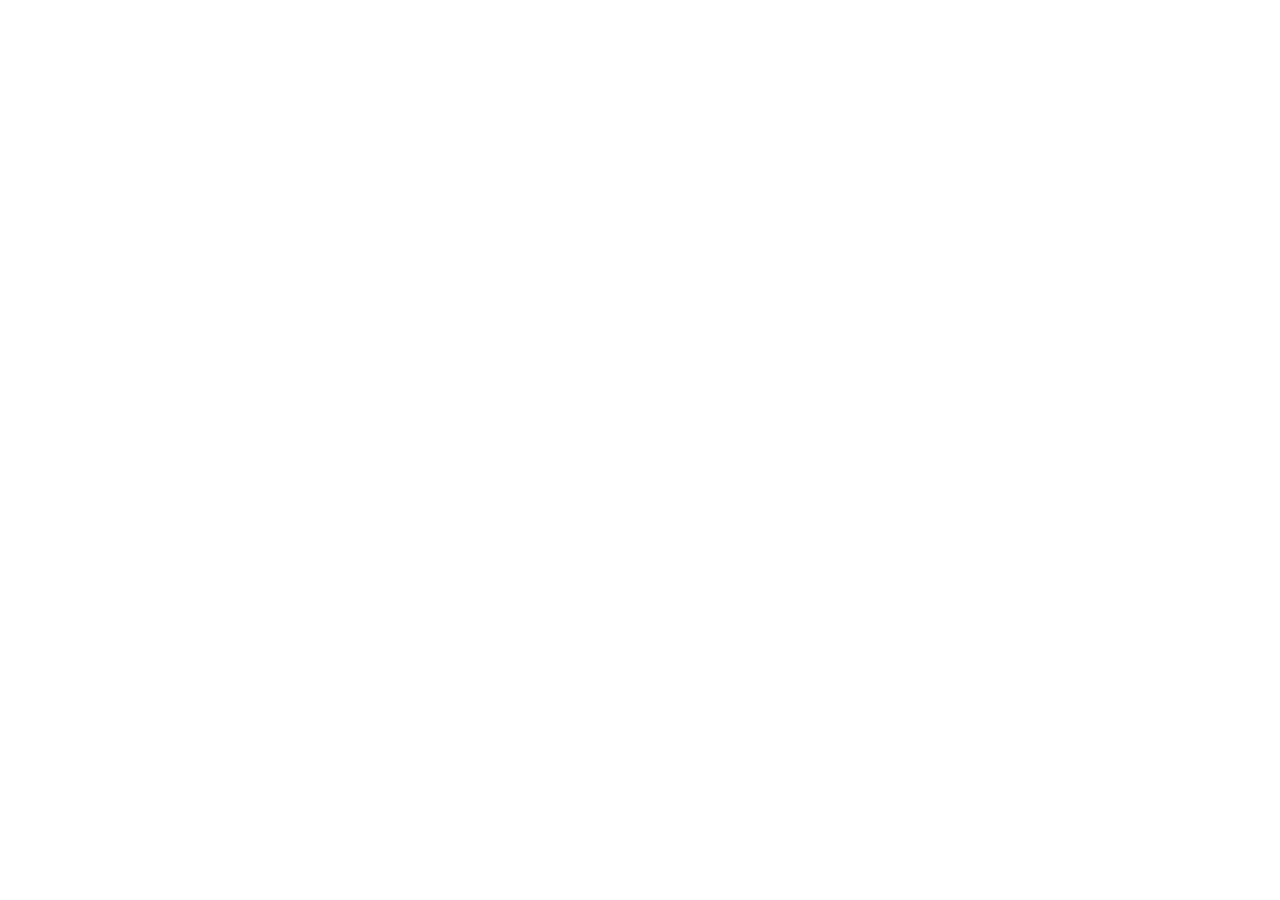
==== index.html @ db3337d7 "Ajouter les fichiers racine du site" ====
<!doctype html>
<html lang="fr"><head><meta charset="UTF-8"><meta name="viewport" content="width=device-width, initial-scale=1">
<meta name="robots" content="noindex, follow"><meta http-equiv="refresh" content="0;url=https://maeljallais.com/">
<title>Portfolio de Maël Jallais</title></head><body><p><a href="https://maeljallais.com/">Retour au portfolio</a></p></body></html>
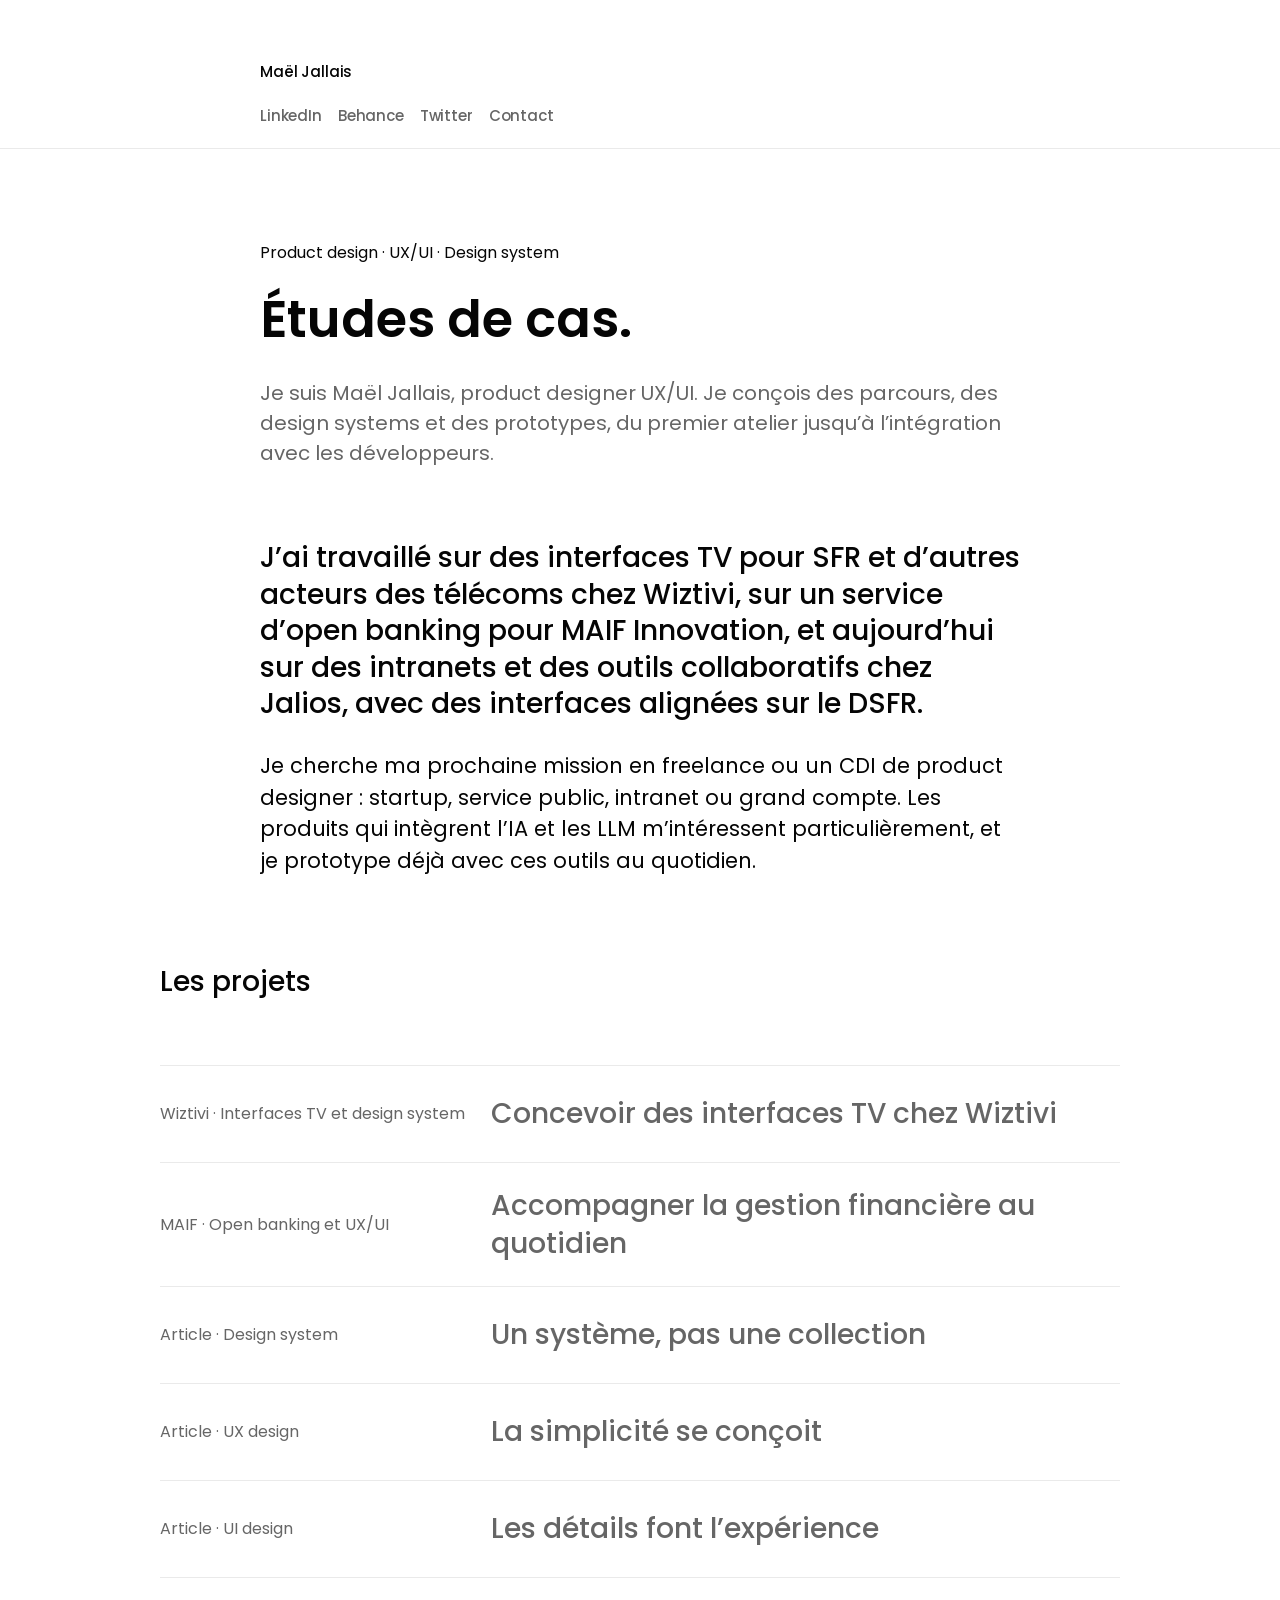
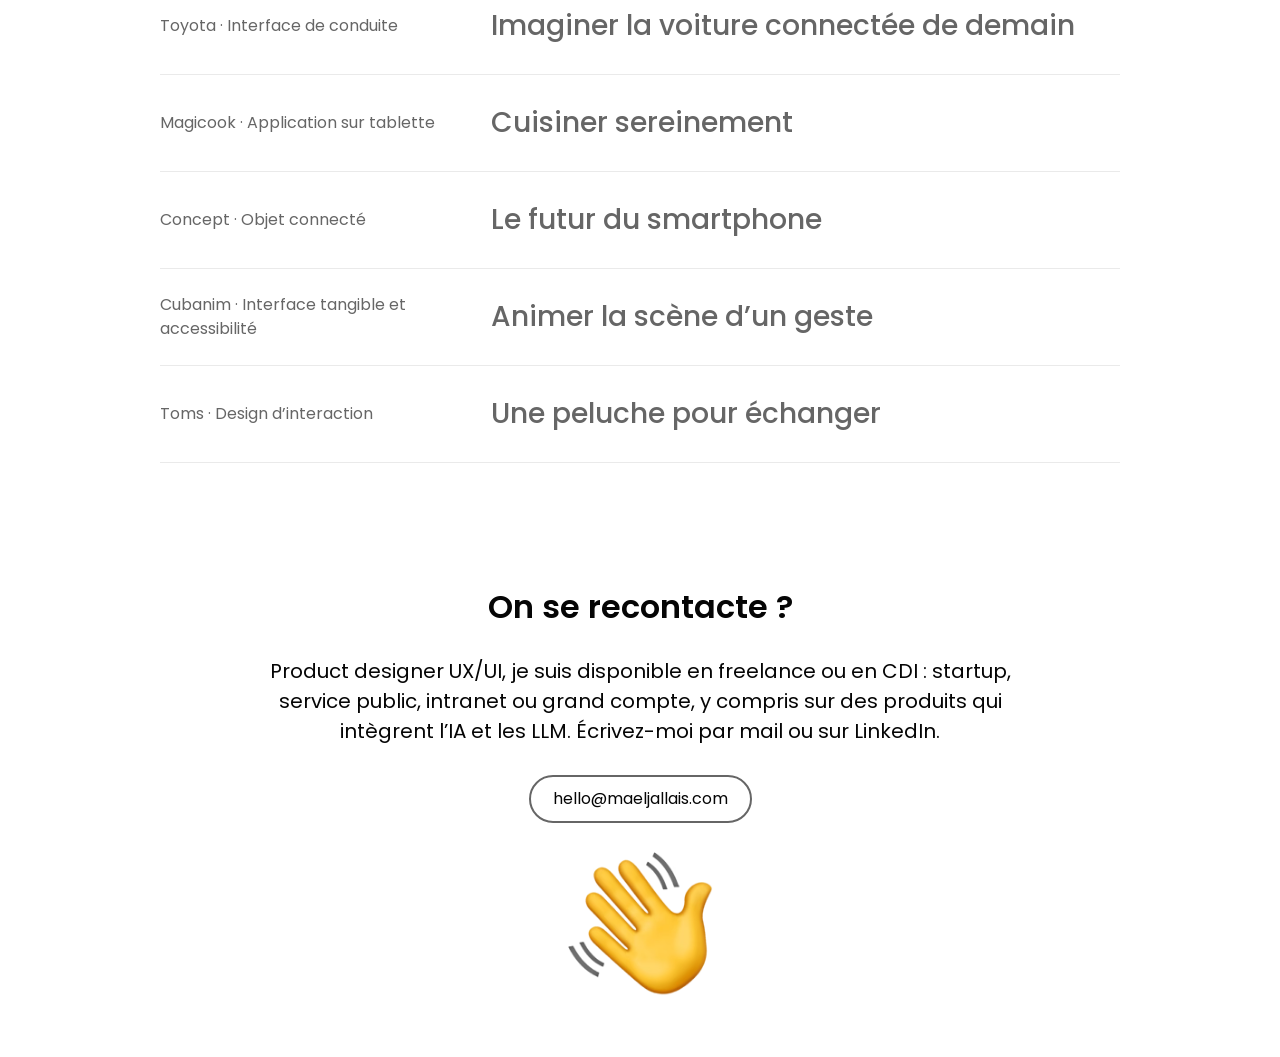
==== commit 62f966a2: "SEO : page d'accueil des projets, maillage interne et réécriture des articles - Page index.html inde" ====
--- a/index.html
+++ b/index.html
@@ -1,4 +1,182 @@
 <!doctype html>
-<html lang="fr"><head><meta charset="UTF-8"><meta name="viewport" content="width=device-width, initial-scale=1">
-<meta name="robots" content="noindex, follow"><meta http-equiv="refresh" content="0;url=https://maeljallais.com/">
-<title>Portfolio de Maël Jallais</title></head><body><p><a href="https://maeljallais.com/">Retour au portfolio</a></p></body></html>
+<html lang="fr">
+
+<head>
+  <meta charset="UTF-8">
+  <meta name="viewport" content="width=device-width, initial-scale=1">
+  <meta name="color-scheme" content="light dark">
+  <title>Maël Jallais, Product Designer UX/UI : études de cas</title>
+  <meta name="description" content="Études de cas de Maël Jallais, product designer UX/UI : design system, interfaces TV, open banking, intranets et prototypage avec l’IA. Disponible en freelance ou en CDI.">
+  <meta name="author" content="Maël Jallais">
+  <meta name="robots" content="index, follow, noimageindex, max-image-preview:none">
+  <link rel="canonical" href="https://projets.maeljallais.com/">
+
+  <meta property="og:type" content="website">
+  <meta property="og:locale" content="fr_FR">
+  <meta property="og:site_name" content="Maël Jallais">
+  <meta property="og:url" content="https://projets.maeljallais.com/">
+  <meta property="og:title" content="Maël Jallais, Product Designer UX/UI : études de cas">
+  <meta property="og:description" content="Études de cas de Maël Jallais, product designer UX/UI : design system, interfaces TV, open banking, intranets et prototypage avec l’IA. Disponible en freelance ou en CDI.">
+
+  <meta name="twitter:card" content="summary">
+  <meta name="twitter:title" content="Maël Jallais, Product Designer UX/UI : études de cas">
+  <meta name="twitter:description" content="Études de cas de Maël Jallais, product designer UX/UI : design system, interfaces TV, open banking, intranets et prototypage avec l’IA. Disponible en freelance ou en CDI.">
+  <script type="application/ld+json">{
+  "@context": "https://schema.org",
+  "@graph": [
+    {
+      "@type": "Person",
+      "@id": "https://maeljallais.com/#person",
+      "name": "Maël Jallais",
+      "url": "https://maeljallais.com",
+      "email": "mailto:hello@maeljallais.com",
+      "jobTitle": "Product Designer UX/UI",
+      "knowsAbout": [
+        "Product design",
+        "UX design",
+        "UI design",
+        "Design system",
+        "DSFR",
+        "Prototypage",
+        "Design d’interfaces IA et LLM",
+        "Intranet et outils collaboratifs",
+        "Interfaces TV"
+      ],
+      "sameAs": [
+        "https://www.linkedin.com/in/maeljallais/",
+        "https://www.behance.net/MaelJallais"
+      ]
+    },
+    {
+      "@type": "WebSite",
+      "@id": "https://projets.maeljallais.com/#website",
+      "url": "https://projets.maeljallais.com/",
+      "name": "Projets de Maël Jallais",
+      "inLanguage": "fr-FR",
+      "publisher": {
+        "@id": "https://maeljallais.com/#person"
+      }
+    },
+    {
+      "@type": "CollectionPage",
+      "@id": "https://projets.maeljallais.com/#webpage",
+      "url": "https://projets.maeljallais.com/",
+      "name": "Maël Jallais, Product Designer UX/UI : études de cas",
+      "description": "Études de cas de Maël Jallais, product designer UX/UI : design system, interfaces TV, open banking, intranets et prototypage avec l’IA. Disponible en freelance ou en CDI.",
+      "inLanguage": "fr-FR",
+      "isPartOf": {
+        "@id": "https://projets.maeljallais.com/#website"
+      },
+      "about": {
+        "@id": "https://maeljallais.com/#person"
+      },
+      "mainEntity": {
+        "@type": "ItemList",
+        "itemListElement": [
+          {
+            "@type": "ListItem",
+            "position": 1,
+            "url": "https://projets.maeljallais.com/articles/wiztivi/",
+            "name": "Concevoir des interfaces TV chez Wiztivi"
+          },
+          {
+            "@type": "ListItem",
+            "position": 2,
+            "url": "https://projets.maeljallais.com/articles/maif/",
+            "name": "Accompagner la gestion financière au quotidien"
+          },
+          {
+            "@type": "ListItem",
+            "position": 3,
+            "url": "https://projets.maeljallais.com/articles/wiztivi/design-systems/",
+            "name": "Un système, pas une collection"
+          },
+          {
+            "@type": "ListItem",
+            "position": 4,
+            "url": "https://projets.maeljallais.com/articles/wiztivi/simplicite/",
+            "name": "La simplicité se conçoit"
+          },
+          {
+            "@type": "ListItem",
+            "position": 5,
+            "url": "https://projets.maeljallais.com/articles/wiztivi/details/",
+            "name": "Les détails font l’expérience"
+          },
+          {
+            "@type": "ListItem",
+            "position": 6,
+            "url": "https://projets.maeljallais.com/articles/toyota/",
+            "name": "Imaginer la voiture connectée de demain"
+          },
+          {
+            "@type": "ListItem",
+            "position": 7,
+            "url": "https://projets.maeljallais.com/articles/magicook/",
+            "name": "Cuisiner sereinement"
+          },
+          {
+            "@type": "ListItem",
+            "position": 8,
+            "url": "https://projets.maeljallais.com/articles/apple-watch/",
+            "name": "Le futur du smartphone"
+          },
+          {
+            "@type": "ListItem",
+            "position": 9,
+            "url": "https://projets.maeljallais.com/articles/cubanim/",
+            "name": "Animer la scène d’un geste"
+          },
+          {
+            "@type": "ListItem",
+            "position": 10,
+            "url": "https://projets.maeljallais.com/articles/toms/",
+            "name": "Une peluche pour échanger"
+          }
+        ]
+      }
+    }
+  ]
+}</script>
+  <link rel="icon"
+    href="data:image/svg+xml,%3Csvg xmlns='http://www.w3.org/2000/svg' viewBox='0 0 64 64'%3E%3Crect width='64' height='64' rx='18' fill='%23eae6f5'/%3E%3Ctext x='12' y='45' font-size='42' font-family='Arial' fill='%235d487e'%3Em%3C/text%3E%3C/svg%3E">
+  <link rel="preconnect" href="https://fonts.googleapis.com">
+  <link rel="preconnect" href="https://fonts.gstatic.com" crossorigin>
+  <link rel="stylesheet" href="https://fonts.googleapis.com/css2?family=Poppins:wght@400;500;600&amp;display=swap">
+  <link rel="stylesheet" href="/articles/assets/css/articles.css?v=watch-wrap-20261114">
+  <script src="/articles/assets/js/articles.js?v=watch-scroll-20261114" defer></script>
+</head>
+
+<body class="reading-page" data-page-id="projets">
+  <a class="skip-link" href="#main">Aller aux projets</a>
+  <header class="reading-header">
+    <div class="portfolio-topbar">
+      <a class="portfolio-name" href="https://maeljallais.com/" aria-label="Maël Jallais, retour au portfolio">Maël Jallais</a>
+      <nav class="portfolio-links" aria-label="Réseaux et contact">
+        <a href="https://www.linkedin.com/in/ma%C3%ABljallais/" target="_blank" rel="noopener noreferrer">LinkedIn</a>
+        <a href="https://www.behance.net/MaelJallais" target="_blank" rel="noopener noreferrer">Behance</a>
+        <a href="https://twitter.com/maeljallais" target="_blank" rel="noopener noreferrer">Twitter</a>
+        <a href="mailto:hello@maeljallais.com">Contact</a>
+      </nav>
+    </div>
+  </header>
+  <main id="main" class="reader" tabindex="-1">
+    <article id="article">
+      <header class="article-header">
+        <p class="article-category">Product design · UX/UI · Design system</p>
+        <h1>Études de cas.</h1>
+        <p class="article-deck">Je suis Maël Jallais, product designer UX/UI. Je conçois des parcours, des design systems et des prototypes, du premier atelier jusqu’à l’intégration avec les développeurs.</p>
+      </header>
+      <div class="article-body"><div class="article-introduction"><p class="article-lead">J’ai travaillé sur des interfaces TV pour SFR et d’autres acteurs des télécoms chez Wiztivi, sur un service d’open banking pour MAIF Innovation, et aujourd’hui sur des intranets et des outils collaboratifs chez Jalios, avec des interfaces alignées sur le DSFR.</p><p>Je cherche ma prochaine mission en freelance ou un CDI de product designer : startup, service public, intranet ou grand compte. Les produits qui intègrent l’IA et les LLM m’intéressent particulièrement, et je prototype déjà avec ces outils au quotidien.</p></div></div>
+    </article>
+    <nav class="related-stories" aria-labelledby="projects-title"><h2 id="projects-title">Les projets</h2><ul><li><a class="related-story" href="/articles/wiztivi/"><span class="related-story-meta">Wiztivi · Interfaces TV et design system</span><h3>Concevoir des interfaces TV chez Wiztivi</h3></a></li><li><a class="related-story" href="/articles/maif/"><span class="related-story-meta">MAIF · Open banking et UX/UI</span><h3>Accompagner la gestion financière au quotidien</h3></a></li><li><a class="related-story" href="/articles/wiztivi/design-systems/"><span class="related-story-meta">Article · Design system</span><h3>Un système, pas une collection</h3></a></li><li><a class="related-story" href="/articles/wiztivi/simplicite/"><span class="related-story-meta">Article · UX design</span><h3>La simplicité se conçoit</h3></a></li><li><a class="related-story" href="/articles/wiztivi/details/"><span class="related-story-meta">Article · UI design</span><h3>Les détails font l’expérience</h3></a></li><li><a class="related-story" href="/articles/toyota/"><span class="related-story-meta">Toyota · Interface de conduite</span><h3>Imaginer la voiture connectée de demain</h3></a></li><li><a class="related-story" href="/articles/magicook/"><span class="related-story-meta">Magicook · Application sur tablette</span><h3>Cuisiner sereinement</h3></a></li><li><a class="related-story" href="/articles/apple-watch/"><span class="related-story-meta">Concept · Objet connecté</span><h3>Le futur du smartphone</h3></a></li><li><a class="related-story" href="/articles/cubanim/"><span class="related-story-meta">Cubanim · Interface tangible et accessibilité</span><h3>Animer la scène d’un geste</h3></a></li><li><a class="related-story" href="/articles/toms/"><span class="related-story-meta">Toms · Design d’interaction</span><h3>Une peluche pour échanger</h3></a></li></ul></nav>
+  </main>
+  <footer class="portfolio-footer" aria-labelledby="contact-title">
+    <h2 id="contact-title">On se recontacte ?</h2>
+    <p>Product designer UX/UI, je suis disponible en freelance ou en CDI : startup, service public, intranet ou grand compte, y compris sur des produits qui intègrent l’IA et les LLM. Écrivez-moi par mail ou sur LinkedIn.</p>
+    <a class="portfolio-contact" href="mailto:hello@maeljallais.com">hello@maeljallais.com</a>
+    <img src="/articles/assets/images/contact-illustration.avif" alt="" width="145" height="145" loading="lazy" decoding="async">
+  </footer>
+</body>
+
+</html>
--- a/articles/assets/css/articles.css
+++ b/articles/assets/css/articles.css
@@ -0,0 +1,362 @@
+:root{color-scheme:light;--bg:#fff;--surface:#fff;--soft:#f5f5f5;--hover:#efefef;--text:#050505;--muted:#666;--border:#eaeaea;--accent:#2e99e0;--accent-soft:#e8f6ff;--primary:#292929;--on-primary:#fff;--focus:#075b91;--radius:12px}
+@media(prefers-color-scheme:dark){:root{color-scheme:dark;--bg:#181818;--surface:#1c1c1c;--soft:#262626;--hover:#303030;--text:#eee;--muted:#a0a0a0;--border:#333;--accent:#2e99e0;--accent-soft:#1a374b;--primary:#e9e9e9;--on-primary:#222;--focus:#75c8ff}}
+*{box-sizing:border-box}
+html{scroll-behavior:smooth;scroll-padding-top:max(144px,calc(var(--reading-header-height,128px) + 16px))}
+body{margin:0;background:var(--bg);color:var(--text);font-family:Poppins,-apple-system,BlinkMacSystemFont,"Segoe UI",sans-serif;font-size:1rem;line-height:1.5;-webkit-font-smoothing:antialiased}
+button,input{font:inherit}
+button,a,input{-webkit-tap-highlight-color:transparent}
+button{color:inherit;cursor:pointer}
+button{border:0}
+a{color:inherit;text-decoration:none}
+button:focus-visible,a:focus-visible,input:focus-visible{outline:2px solid var(--focus);outline-offset:5px}
+button{transition:transform .15s ease-out,background-color .15s ease-out}
+button:active{transform:scale(.96)}
+svg{width:19px;height:19px;fill:none;stroke:currentColor;stroke-width:1.6;stroke-linecap:round;stroke-linejoin:round;flex-shrink:0}
+.svg-library{position:absolute;width:0;height:0;overflow:hidden}
+h1,h2,h3,p{margin:0}
+h1,h2,h3{font-weight:500}
+h1{font-size:34px;letter-spacing:-1.25px;line-height:1.25}
+h2{font-size:17px;letter-spacing:-.35px}
+h3{font-size:14px}
+p{color:var(--muted)}
+nav a{display:flex;align-items:center;gap:12px;min-height:43px;padding:10px 12px;color:var(--muted);border-radius:8px;font-size:13px}
+nav a:hover{background:var(--soft);color:var(--text)}
+nav a[aria-current]{background:var(--hover);color:var(--text);font-weight:500}
+main{width:100%;max-width:1020px;margin:0 auto;padding:30px 72px 24px}
+.icon-button{display:grid;place-items:center;width:34px;height:34px;border-radius:9px;background:transparent;color:var(--muted)}
+.icon-button:hover{background:var(--soft);color:var(--text)}
+section{margin-bottom:34px;scroll-margin-top:28px}
+.sr-only{position:absolute;width:1px;height:1px;padding:0;margin:-1px;overflow:hidden;clip:rect(0,0,0,0);white-space:nowrap;border:0}
+.skip-link{position:fixed;top:10px;left:10px;padding:12px;background:var(--surface);z-index:10;transform:translateY(-150%);border:1px solid var(--border);border-radius:8px}
+.skip-link:focus{transform:none}
+:root[data-motion="reduced"] *, :root[data-motion="reduced"] *::after{transition:none!important;animation:none!important}
+:root[data-motion="reduced"] button:hover,:root[data-motion="reduced"] button:active{transform:none}
+[hidden]{display:none!important}
+@media(prefers-reduced-motion:reduce){html{scroll-behavior:auto}*,*::before,*::after{transition:none!important;animation:none!important}button:hover,button:active{transform:none!important}}
+.reader{max-width:var(--page-max-width);padding:22px 40px 70px}.article-header{text-align:center;max-width:880px;margin:57px auto 52px}.article-category{font-size:12px;color:var(--text);margin-bottom:23px}.article-header h1{font-size:clamp(38px,5vw,66px);line-height:1.05;font-weight:500;letter-spacing:-2.9px;text-wrap:balance}.article-deck{font-size:19px;line-height:1.55;max-width:640px;margin:25px auto}.article-meta{display:flex;align-items:center;justify-content:center;flex-wrap:wrap;gap:10px;font-size:1rem;line-height:1.6;color:var(--muted)}.draft-label{background:var(--soft);padding:4px 7px;border-radius:var(--radius-sm);font-size:10px;margin-left:7px}.reader-cover{margin:0 0 65px;border-radius:var(--media-radius);position:relative;overflow:hidden;height:440px;padding:32px 42px}.cover-kicker{font-size:10px;text-transform:uppercase;letter-spacing:1.6px}.cover-word{display:block;white-space:pre-line;position:relative;z-index:1;font-size:80px;letter-spacing:-4px;line-height:1.05;margin-top:53px}.cover-shape{position:absolute;right:40px;bottom:-95px;font-size:460px;line-height:1;opacity:.23}.article-body{max-width:800px;margin:auto}.article-body p{font-size:18px;line-height:1.85;color:var(--text);margin:0 0 26px;overflow-wrap:break-word}.article-body .article-lead{font-size:22px;line-height:1.65;letter-spacing:-.2px;margin-bottom:46px}.article-body h2{font-size:27px;line-height:1.3;letter-spacing:-.6px;margin:46px 0 20px;text-wrap:balance}.article-body blockquote{font-size:29px;line-height:1.45;letter-spacing:-.7px;margin:45px 0;padding:7px 0 7px 25px;border-left:2px solid var(--accent);color:var(--accent-ink)}.next-story{display:block;width:100%;max-width:800px;margin-inline:auto;position:relative;border:1px solid var(--border);border-radius:12px;margin-top:70px;padding:28px 72px 28px 24px;transition:background-color .16s ease-out,border-color .16s ease-out}.next-story>span{font-size:10px;letter-spacing:1px;color:var(--muted)}.next-story h2{font-size:30px;margin-top:15px}.next-story>svg{position:absolute;right:24px;top:50%;transform:translateY(-50%);width:25px;height:25px}.next-story :is(h2,svg){transition:color .16s ease-out}.next-story:is(:hover,:focus-visible){background:var(--accent-soft);border-color:var(--accent)}.next-story:is(:hover,:focus-visible) :is(h2,svg){color:var(--accent-ink)}
+:root{--page-max-width:1000px;--reading-media-width:min(calc(var(--page-max-width) - 80px),calc(100vw - 80px));--display-font:Poppins,sans-serif;--display-weight:500;--display-tracking:0;--muted:#666}
+@media(prefers-color-scheme:dark){:root{--muted:#a0a0a0}}
+/* Typography, palette and geometry measured on maeljallais.com (Framer). */
+:root{--brand-blue:#2e99e0;--accent:var(--brand-blue);--accent-ink:color-mix(in srgb,var(--accent) 55%,#000);--accent-soft:color-mix(in srgb,var(--accent) 10%,var(--surface));--on-accent:#151515;--focus:var(--accent-ink)}
+@media(prefers-color-scheme:dark){:root{--accent-ink:color-mix(in srgb,var(--accent) 70%,#fff);--accent-soft:color-mix(in srgb,var(--accent) 18%,var(--surface));--focus:var(--accent-ink)}}
+/* Related reading stays usable without JavaScript and follows the text column. */
+.related-stories{max-width:800px;margin:88px auto 0}
+.related-stories>h2{font-family:var(--display-font);font-weight:var(--display-weight);font-size:28px;line-height:1.3;letter-spacing:var(--display-tracking);margin-bottom:64px}
+.related-stories>ul{list-style:none;margin:0;padding:0;border-bottom:1px solid var(--border)}
+.related-stories li{border-top:1px solid var(--border)}
+.related-story{display:grid;grid-template-columns:minmax(0,1fr) minmax(0,2fr);align-items:center;gap:24px;padding:24px 16px 24px 0;min-height:96px;transition:background-color .16s ease-out,color .16s ease-out,padding .16s ease-out}
+.related-story-meta{font-size:16px;line-height:1.5;color:var(--muted);overflow-wrap:anywhere}
+.related-story h3{font-family:var(--display-font);font-weight:var(--display-weight);font-size:28px;line-height:1.35;letter-spacing:var(--display-tracking);overflow-wrap:anywhere}
+.related-story:is(:hover,:focus-visible){background:var(--soft);padding-inline:16px 0}
+.related-story:is(:hover,:focus-visible) h3{color:var(--accent-ink);text-decoration:underline;text-decoration-thickness:1px;text-underline-offset:5px}
+.related-story:focus-visible{outline-offset:4px}
+@media(max-width:600px){
+  .related-stories{margin-top:64px}
+  .related-stories>h2{font-size:24px;margin-bottom:32px}
+  .related-story{grid-template-columns:minmax(0,1fr);gap:8px;padding:22px 16px 22px 0;min-height:0}
+  .related-story-meta{font-size:14px}
+  .related-story h3{font-size:24px}
+}
+/* Project previews: one sliding pill follows the selected tab. */
+.project-showcase{margin:0 auto 64px;max-width:100%;min-width:0}
+.project-showcase-tabs{position:relative;display:flex;align-items:center;gap:4px;width:max-content;max-width:100%;margin:0 auto;padding:4px;border:1px solid var(--border);border-radius:999px;overflow-x:auto;overscroll-behavior-x:contain;scrollbar-width:thin}
+.project-showcase-tabs [role="tab"]{position:relative;z-index:1;flex:0 0 auto;min-height:44px;padding:10px 18px;border-radius:999px;background:transparent;color:var(--muted);font-size:1rem;font-weight:500;line-height:1.3;white-space:nowrap;transition:background-color .15s ease-out,color .15s ease-out}
+.project-showcase-tabs [role="tab"]:hover{background:var(--soft);color:var(--text)}
+.project-showcase-tabs [role="tab"][aria-selected="true"]{background:var(--hover);color:var(--text)}
+.project-showcase-tabs.has-active-tab::after{content:'';position:absolute;top:var(--tab-top);left:0;width:var(--tab-width);height:var(--tab-height);transform:translateX(var(--tab-left));border-radius:999px;background:var(--hover);pointer-events:none}
+.project-showcase-tabs.has-active-tab [role="tab"][aria-selected="true"]{background:transparent}
+@media(prefers-reduced-motion:no-preference){.project-showcase-tabs.has-active-tab::after{transition:transform .2s cubic-bezier(.2,0,0,1),width .2s cubic-bezier(.2,0,0,1)}}
+@media(forced-colors:active){.project-showcase-tabs.has-active-tab::after{display:none}.project-showcase-tabs [role="tab"][aria-selected="true"]{outline:2px solid Highlight;outline-offset:-2px}}
+.project-showcase-tabs [role="tab"]:active{transform:none}
+.project-showcase-tabs [role="tab"]:focus-visible{outline:2px solid var(--focus);outline-offset:-2px}
+.project-showcase-panel{margin-top:32px}
+.project-showcase-tabs:has(> [role="tab"]:only-child){display:none}
+.project-showcase-tabs:has(> [role="tab"]:only-child) + .project-showcase-panel{margin-top:0}
+.project-showcase-title{margin:16px 0 0;text-align:center;font-size:16px;font-weight:500;line-height:1.5;letter-spacing:0}
+.project-showcase-media{display:grid;place-items:center;aspect-ratio:16/9;overflow:hidden;border:1px solid var(--border);border-radius:var(--media-radius);background:var(--soft)}
+.project-showcase-placeholder{padding:24px;text-align:center}
+.project-showcase-placeholder p{margin:0;font-size:18px;font-weight:500;color:var(--text);line-height:1.5}
+.project-showcase-placeholder p+p{margin-top:8px;font-size:13px;font-weight:400;color:var(--muted)}
+.project-showcase-media :is(img,video){display:block;width:100%;height:100%;object-fit:contain}
+.project-showcase-panel:focus-visible{outline:2px solid var(--focus);outline-offset:6px;border-radius:var(--radius)}
+@media(max-width:600px){.project-showcase{margin-bottom:40px}.project-showcase-tabs{border-radius:28px}.project-showcase-tabs [role="tab"]{padding-inline:14px}.project-showcase-panel{margin-top:24px}.project-showcase-placeholder{padding:16px}}
+.reading-breadcrumb{display:flex;flex-wrap:wrap;align-items:baseline;gap:8px;font-size:12px;line-height:1.6;color:var(--muted);margin-bottom:12px}
+.reading-breadcrumb a{padding:0;min-height:0}
+.case-study-figure{margin:36px 0}
+.case-study-figure img{display:block;width:100%;height:auto;object-fit:contain;border-radius:var(--media-radius)}
+.case-study-figure figcaption{margin-top:12px;font-size:14px;line-height:1.6;color:var(--muted)}
+/* Shared Markdown project template. */
+.project-initial{display:grid;place-items:center;background:var(--accent-soft);color:var(--accent-ink);font-size:20px;font-weight:600}
+.project-showcase-description{max-width:65ch;margin:16px auto 0;text-align:center;font-size:14px;line-height:1.7}
+.project-showcase-media{min-height:0}
+.project-showcase-media :is(img,video){min-height:0}
+.article-body ul{margin:16px 0 28px;padding-inline-start:24px;font-size:1.125rem;line-height:1.8}
+.article-body li{overflow-wrap:anywhere}
+.article-body li+li{margin-top:12px}
+.article-body a{text-decoration:underline;text-underline-offset:3px;color:var(--accent-ink)}
+.article-body h3{font-size:21px;line-height:1.4;margin:28px 0 16px}
+.article-body .project-content-placeholder{font-size:15px;color:var(--muted);padding:16px;border-inline-start:2px solid var(--border);background:var(--soft);border-radius:0 8px 8px 0}
+.project-inline-media{margin:24px 0}
+.project-inline-media :is(img,video){display:block;width:100%;height:auto;border-radius:var(--media-radius)}
+.project-retry{font-size:14px;min-height:44px}
+
+.project-static-figure{margin:0 0 32px}
+.project-static-figure h2{font-size:18px;margin:16px 0 0}
+.project-static-figure figcaption{margin:16px 0;color:var(--muted);line-height:1.7}
+.project-static-showcase{margin-bottom:48px}
+
+/* Large media rail with the same header controls as the homepage. */
+.article-carousel{width:var(--reading-media-width);margin:56px calc((100% - var(--reading-media-width))/2)}
+.article-carousel-heading{display:flex;align-items:center;justify-content:space-between;gap:16px;margin-bottom:20px}
+.article-body .article-carousel-heading h2{min-width:0;margin:0}
+.article-carousel-track{position:relative;display:grid;grid-auto-flow:column;grid-auto-columns:min(680px,72%);gap:24px;overflow-x:auto;overscroll-behavior-x:contain;scrollbar-width:none;padding-block:4px 12px}
+.article-carousel-track::-webkit-scrollbar{display:none}
+.article-carousel-track:has(>.article-carousel-slide:only-child){grid-auto-columns:100%}
+.article-carousel-track:focus-visible{outline:2px solid var(--focus);outline-offset:6px;border-radius:var(--radius-sm)}
+.article-carousel-slide{margin:0;min-width:0}
+.article-carousel-media{aspect-ratio:6/5;position:relative;display:grid;place-items:center;overflow:hidden;border:1px solid var(--border);border-radius:var(--media-radius);background:var(--soft)}
+.article-carousel-media :is(img,video){position:absolute;inset:0;width:100%;height:100%;display:block;object-fit:contain}
+.article-carousel-slide figcaption{padding:24px 16px 0;line-height:1.5}
+.article-body .article-carousel-slide h3{display:inline;font-size:18px;line-height:1.5;font-weight:600;letter-spacing:0;margin:0}
+.article-body .article-carousel-slide figcaption p{display:inline;font-size:18px;line-height:1.5;color:var(--muted);margin:0}
+.article-carousel-slide figcaption :is(h3,p)::after{content:' '}
+.article-body .article-carousel-media .project-showcase-placeholder p{font-size:18px;line-height:1.5;margin:0;color:var(--text)}
+.article-body .article-carousel-media .project-showcase-placeholder p+p{font-size:14px;color:var(--muted);margin-top:8px}
+.article-carousel-controls[hidden]{display:none}
+@media(max-width:780px){
+  .article-carousel{width:100%;margin:40px 0}
+  .article-carousel-track{grid-auto-columns:86%;gap:16px}
+  .article-carousel-slide figcaption{padding:16px 4px 0}
+  .article-body .article-carousel-slide :is(h3,figcaption p){font-size:16px}
+}
+
+/* Keep project stages at 16:9 regardless of the source image's intrinsic height. */
+.project-showcase-media,.article-carousel-media{position:relative;grid-template-columns:minmax(0,1fr);grid-template-rows:minmax(0,1fr)}
+:is(.project-showcase-media,.article-carousel-media)>:is(img,video){position:absolute;inset:0;max-width:none;max-height:none}
+
+/* Reusable Markdown cards: editorial copy above an uncropped medium. */
+.article-progress{margin:20px 0;color:var(--card-ink,var(--text))}
+.article-progress-title{font-size:16px;font-weight:600;line-height:1.4}
+.article-progress-meta{display:flex;justify-content:space-between;gap:16px;margin:5px 0 10px;color:var(--card-muted,var(--muted));font-size:14px;line-height:1.4}
+.article-progress progress{display:block;width:100%;height:10px;border:0;border-radius:999px;overflow:hidden;appearance:none;background:var(--border);color:var(--card-ink,var(--text))}
+.article-progress progress::-webkit-progress-bar{background:var(--border);border-radius:999px}
+.article-progress progress::-webkit-progress-value{background:var(--card-ink,var(--text))}
+.article-progress progress::-moz-progress-bar{background:var(--card-ink,var(--text))}
+.article-cards{display:grid;grid-template-columns:repeat(2,minmax(0,1fr));gap:16px;margin:28px 0 46px}
+.article-card{--card-ink:var(--text);--card-muted:var(--muted);--card-accent:var(--text);--card-bg:var(--surface);--card-border:var(--border);position:relative;isolation:isolate;display:flex;flex-direction:column;min-width:0;min-height:480px;padding:32px;border:1px solid var(--card-border);border-radius:var(--radius);background:var(--card-bg);color:var(--card-ink)}
+.article-card--dark{--card-ink:#fff;--card-muted:#ddd;--card-accent:#5ac8ff;--card-bg:#080808;--card-border:#080808;--focus:#fff}
+.article-card--warm{--card-ink:#40351a;--card-muted:#655535;--card-accent:#40351a;--card-bg:#fff0cb;--card-border:#fff0cb;--focus:#40351a}
+.article-card .article-card-kicker{font-size:14px;font-weight:500;line-height:1.5;color:var(--card-accent);margin:0 0 14px}
+.article-card h3{font-family:var(--display-font);font-size:1.5625rem;line-height:1.2;font-weight:var(--display-weight);letter-spacing:var(--display-tracking);margin:0 0 18px;color:var(--card-ink);overflow-wrap:anywhere}
+.article-card p{font-size:15px;line-height:1.65;margin:0 0 16px;color:var(--card-muted);overflow-wrap:anywhere}
+.article-card-media{margin-top:auto;padding-top:20px;min-width:0}
+.article-card-media>img,.article-card-media>video{display:block;width:100%;height:auto;aspect-ratio:16/9;object-fit:contain;border-radius:var(--media-radius)}
+.article-card .article-card-link{display:flex;align-items:center;justify-content:center;align-self:center;max-width:100%;min-height:40px;margin-top:24px;padding:8px 16px;border:1px solid currentColor;border-radius:var(--radius-sm);color:var(--card-ink);font-size:14px;text-decoration:none;text-align:center;overflow-wrap:anywhere}
+.article-card-link:hover{text-decoration:underline;text-underline-offset:3px}
+@media(max-width:600px){.article-cards{grid-template-columns:minmax(0,1fr)}.article-card{min-height:400px;padding:24px}.article-card h3{font-size:1.5625rem}}
+
+/* Opt-in full-card image, with readable copy and the same optional centered CTA. */
+.article-card--image-full{--card-ink:#fff;--card-muted:#f5f5f5;--card-accent:#fff;--focus:#fff;overflow:hidden}
+.article-card--image-full .article-card-copy,.article-card--image-full .article-card-link{position:relative;z-index:1}
+.article-card--image-full .article-card-copy{margin-bottom:24px}
+.article-card--image-full .article-card-media{position:absolute;inset:0;z-index:0;margin:0;padding:0;pointer-events:none}
+.article-card--image-full .article-card-media>img{position:absolute;inset:0;width:100%;height:100%;aspect-ratio:auto;object-fit:cover;border-radius:0}
+.article-card--image-full .article-card-media::after{content:"";position:absolute;inset:0;background:linear-gradient(180deg,#000c,#000a 60%,#000c)}
+.article-card--image-full .article-card-link{margin-top:auto}
+.article-header h1,.article-body h2,.cover-word,.next-story h2{font-family:var(--display-font);font-weight:var(--display-weight);letter-spacing:var(--display-tracking);font-optical-sizing:auto;overflow-wrap:break-word}
+/* Image frames use the 40 px radius measured on the Framer portfolio. */
+:root{--media-radius:40px;--radius-sm:8px;--radius-xs:4px}
+.simplicity-art{background:#eee9f4;color:#66527d}.details-art{background:#e6edef;color:#375865}.systems-art{background:#efece5;color:#796545}
+.rail-controls{display:flex;gap:6px;flex-shrink:0}.rail-controls .icon-button{border:0;border-radius:50%;width:44px;height:44px;background:var(--hover);color:var(--text)}.rail-controls .icon-button:hover:not(:disabled){background:var(--border)}.rail-prev svg{transform:rotate(180deg)}.rail-controls button:disabled{opacity:.3;cursor:default;transform:none}
+summary:focus-visible,[tabindex]:focus-visible{outline:2px solid var(--focus);outline-offset:4px}
+@media(max-width:600px){.article-header h1{letter-spacing:-.035em}.cover-word{font-size:48px;letter-spacing:-2px}.cover-shape{font-size:240px;right:-35px;bottom:-40px}}
+@media(forced-colors:active){:focus-visible{outline:2px solid Highlight!important}}
+
+/* Framer-width article layout with a narrower column for long-form reading. */
+.reading-page{container-type:inline-size;--article-gutter:40px;--article-max-width:1040px;--reading-text-width:760px;--reading-media-width:min(1440px,calc(100cqw - 2*var(--article-gutter)));--article-section-space:clamp(64px,6vw,88px);--media-caption-gap:28px}
+.reading-page .reader{width:100%;max-width:var(--article-max-width);margin-inline:auto;padding:28px 40px 64px}
+.reading-page .article-header{max-width:var(--reading-text-width);margin:64px auto 72px;text-align:left}
+.reading-page .article-category{font-size:1rem;margin-bottom:24px}
+.reading-page .article-header h1{font-family:var(--display-font);font-size:clamp(2.25rem,4vw,3.25rem);font-weight:600;line-height:1.2;letter-spacing:0;margin:0;max-width:760px;overflow-wrap:anywhere}
+.reading-page .article-deck{max-width:760px;margin:28px 0 24px;font-size:1.25rem;line-height:1.5}
+.reading-page .article-meta{justify-content:flex-start;gap:12px}
+.reading-page .reading-breadcrumb{font-size:12px;margin:0}
+.reading-page .reader-cover{width:100%;min-width:0;height:auto;aspect-ratio:16/9;margin-bottom:88px;padding:48px}
+.reading-page .project-showcase{margin-bottom:88px}
+.reading-page .project-showcase-panel{margin-top:32px}
+.reading-page .project-showcase-title{margin-top:20px;font-size:15px}
+.reading-page .project-showcase-description{max-width:68ch;font-size:15px}
+.reading-page .project-static-showcase{--cover-extra-height:20px;width:var(--reading-media-width);margin:0 calc((100% - var(--reading-media-width))/2) 88px}
+.reading-page[data-page-id="toyota"] .project-static-showcase{--reading-media-width:min(1200px,calc(100cqw - 2*var(--article-gutter)))}
+.reading-page .project-static-figure h2{max-width:var(--reading-text-width);margin:var(--media-caption-gap) auto 0;font-size:1.125rem;line-height:1.5;font-weight:600;overflow-wrap:anywhere}
+.reading-page .project-static-figure figcaption{max-width:var(--reading-text-width);margin:8px auto 0;font-size:1.125rem;line-height:1.5;overflow-wrap:anywhere}
+.reading-page .case-study-figure figcaption{margin:var(--media-caption-gap) 15px 0;font-size:1.125rem;line-height:1.5}
+.reading-page .project-static-more summary{width:fit-content;min-height:44px;margin:24px auto;padding:10px 16px;cursor:pointer;text-decoration:underline;text-underline-offset:4px}
+.reading-page .article-body{max-width:none;margin:0}
+.reading-page .article-introduction{max-width:var(--reading-text-width);margin:0 auto 88px}
+.reading-page .article-body p{font-size:1.3125rem;line-height:1.5;margin-bottom:28px}
+.reading-page .article-body .article-lead{font-size:1.75rem;font-weight:500;line-height:1.3;letter-spacing:0;margin-bottom:28px}
+.reading-page .article-section{display:grid;grid-template-columns:minmax(0,1fr);gap:24px;margin-block:var(--article-section-space);align-items:start}
+.reading-page .article-section-heading,.reading-page .article-section-content{min-width:0}
+.reading-page .article-section-heading,.reading-page .article-section-content{width:100%;max-width:var(--reading-text-width);margin-inline:auto}
+.reading-page .article-body h2{font-size:2rem;font-weight:600;line-height:1.25;letter-spacing:0;overflow-wrap:anywhere}
+.reading-page .article-section-heading h2{margin:0}
+.reading-page .article-section-content>:first-child{margin-top:0}
+.reading-page .article-section-content>:last-child,.reading-page .article-introduction>:last-child{margin-bottom:0}
+.reading-page .article-section--wide{grid-template-columns:minmax(0,1fr)}
+.reading-page .article-section--wide .article-section-content{max-width:none}
+.reading-page .article-section--wide .article-cards{margin:0;gap:24px}
+.reading-page .article-body .article-card p{font-size:1.125rem;line-height:1.75;margin-bottom:16px}
+.reading-page .article-body .article-card .article-card-kicker{font-size:1rem;line-height:1.5;margin-bottom:14px}
+.reading-page .article-card-copy>:last-child{margin-bottom:0}
+@media(prefers-color-scheme:dark){:root .reading-page[data-page-id="maif"] .article-card--neutral{--card-muted:#c4c4c4}}
+.reading-page .article-body blockquote{font-size:clamp(24px,2vw,32px);line-height:1.5}
+.reading-page .article-carousel{width:100%;margin:88px 0}
+.reading-page .article-carousel-heading{align-items:center;max-width:var(--reading-text-width);margin:0 auto 28px;gap:24px}
+.reading-page .article-carousel-heading h2{margin:0}
+/* Extend the scroll viewport beyond the text column, with images 30 px beyond the headings.
+   Container units exclude the browser's vertical scrollbar from the width. */
+.reading-page .article-carousel-track{--rail-inset:max(0px,calc(var(--article-gutter) - 30px),calc((100cqw - var(--reading-text-width))/2 - 30px));width:100cqw;margin-inline:calc((100% - 100cqw)/2);padding-inline:var(--rail-inset);scroll-padding-inline:var(--rail-inset);grid-auto-columns:min(960px,100%);gap:32px}
+/* Theme-colored overlays follow Magic UI's linear fade at 99% opacity.
+   Only the inner quarter of each side fades, leaving the active frame untouched. */
+.reading-page.galleries-contained .article-carousel{
+  --rail-width:min(calc(var(--reading-text-width) + 60px),calc(100cqw - 2*var(--article-gutter)));
+  --rail-inset:calc((100cqw - var(--rail-width))/2);
+  display:grid;
+  grid-template-columns:minmax(0,1fr);
+}
+.reading-page.galleries-contained .article-carousel-heading{grid-area:1/1;width:100%}
+.reading-page.galleries-contained .article-carousel-track{grid-area:2/1;--rail-inset:calc((100cqw - var(--rail-width))/2)}
+.reading-page.galleries-contained .article-carousel::before,
+.reading-page.galleries-contained .article-carousel::after{content:'';grid-area:2/1;width:var(--rail-inset);z-index:1;pointer-events:none;opacity:.99}
+.reading-page.galleries-contained .article-carousel::before{justify-self:start;margin-left:calc((100% - 100cqw)/2);background:linear-gradient(to right,var(--bg) 75%,transparent 100%)}
+.reading-page.galleries-contained .article-carousel::after{justify-self:end;margin-right:calc((100% - 100cqw)/2);background:linear-gradient(to left,var(--bg) 75%,transparent 100%)}
+.reading-page .article-carousel-track:focus-visible{outline-offset:-2px}
+@media(forced-colors:active){.reading-page.galleries-contained .article-carousel::before,.reading-page.galleries-contained .article-carousel::after{display:none}}
+/* Caption spacing measured on Apple's watchOS galleries, with larger reading text. */
+.reading-page .article-carousel-slide figcaption{max-width:68ch;padding:var(--media-caption-gap) 15px 0;font-size:1.125rem;line-height:1.5;overflow-wrap:anywhere}
+.reading-page .article-carousel-slide figcaption :is(h3,p){font-size:inherit;line-height:inherit}
+/* Free rails follow image ratios; contained rails use equally sized frames. */
+.reading-page :is(.article-carousel-media,.project-showcase-media):has(>img){display:block;aspect-ratio:auto}
+.reading-page :is(.article-carousel-media,.project-showcase-media)>img{position:static;display:block;width:100%;height:auto}
+.reading-page .article-carousel-track:has(>.article-carousel-slide>.article-carousel-media>img){grid-auto-columns:max-content}
+.reading-page .article-carousel-media:has(>img){width:max-content}
+.reading-page .project-static-showcase:not(.project-static-showcase--uniform) .project-showcase-media>img{height:calc((var(--reading-media-width) - 2px)*var(--cover-height-ratio) + var(--cover-extra-height));object-fit:cover}
+.reading-page .article-carousel-media>img{width:auto;height:clamp(150px,42vw,480px);max-width:none}
+.reading-page .article-carousel-media--crop-top>img{aspect-ratio:16/9;object-fit:cover;object-position:center top}
+.reading-page[data-page-id="wiztivi"] .article-carousel-media>img[src$="images/06.webp"]{aspect-ratio:2673/1504}
+.reading-page .article-carousel-slide figcaption{width:0;min-width:100%;box-sizing:border-box}
+/* Equal widths and symmetric insets keep every active image on the same axis. */
+.reading-page.galleries-contained .article-carousel-track,
+.reading-page.galleries-contained .article-carousel-track:has(>.article-carousel-slide>.article-carousel-media>img){grid-auto-columns:var(--rail-width)}
+.reading-page.galleries-contained .article-carousel-media:has(>img){width:100%}
+.reading-page.galleries-contained .article-carousel-media>img{width:100%;height:clamp(150px,42vw,480px);object-fit:cover}
+/* Equal preview heights with edge-to-edge images; Concept stays anchored at the top. */
+.reading-page .project-static-showcase--uniform .project-showcase-media{position:relative;height:calc(min(560px,calc(var(--reading-media-width)*.5625)) + var(--cover-extra-height));aspect-ratio:auto;background:#151515}
+.reading-page .project-static-showcase--uniform .project-showcase-media>img{position:absolute;inset:0;width:100%;height:100%;object-fit:cover}
+.reading-page .project-static-showcase--uniform .project-showcase-media--crop-top>img{object-position:center top}
+.reading-page .project-static-showcase--uniform .project-showcase-media--light{background:#f3f3f3}
+.reading-page .next-story,.reading-page .related-stories{max-width:none;margin-top:64px}
+@media(max-width:900px){
+  .reading-page{--article-gutter:32px}
+  .reading-page .reader{padding:24px 32px 72px}
+  .reading-page .article-header{margin:48px auto 56px}
+  .reading-page .article-section{grid-template-columns:minmax(0,1fr);gap:24px}
+  .reading-page .article-section-heading,.reading-page .article-section-content{max-width:var(--reading-text-width);width:100%;margin-inline:auto}
+  .reading-page .article-section--wide .article-section-content{max-width:none}
+  .reading-page .article-introduction,.reading-page .project-showcase,.reading-page .project-static-showcase,.reading-page .reader-cover{margin-bottom:64px}
+  .reading-page .article-carousel{margin:64px 0}
+}
+@media(max-width:600px){
+  .reading-page{--article-gutter:20px;--article-section-space:48px;--media-caption-gap:24px;--media-radius:12px}
+  .reading-page .reader{padding:20px 20px 56px}
+  .reading-page .article-header{margin:40px auto 44px}
+  .reading-page .article-category{font-size:1rem;margin-bottom:20px}
+  .reading-page .article-deck{font-size:1.125rem;margin-top:24px}
+  .reading-page .article-meta{gap:8px}
+  .reading-page .article-body p{font-size:1.1875rem;line-height:1.5}
+  .reading-page .article-body .article-lead{font-size:1.5rem;line-height:1.4}
+  .reading-page .article-section{gap:20px}
+  .reading-page .article-body h2{font-size:1.5rem}
+  .reading-page .article-introduction,.reading-page .project-showcase,.reading-page .project-static-showcase,.reading-page .reader-cover{margin-bottom:48px}
+  .reading-page .reader-cover{padding:24px;min-height:240px}
+  .reading-page .project-showcase-panel{margin-top:24px}
+  .reading-page .project-showcase-title{font-size:14px}
+  .reading-page .article-carousel{margin:48px 0}
+  .reading-page .article-carousel-heading{gap:16px;margin-bottom:20px}
+  /* Fit each image inside the mobile viewport, in either saved gallery mode. */
+  .reading-page .article-carousel{--rail-width:calc(100cqw - 2*var(--article-gutter))}
+  .reading-page .article-carousel-track,
+  .reading-page .article-carousel-track:has(>.article-carousel-slide>.article-carousel-media>img),
+  .reading-page.galleries-contained .article-carousel-track,
+  .reading-page.galleries-contained .article-carousel-track:has(>.article-carousel-slide>.article-carousel-media>img){--rail-inset:var(--article-gutter);grid-auto-columns:var(--rail-width);gap:16px}
+  .reading-page .article-carousel-media:has(>img){width:100%}
+  .reading-page .article-carousel-media>img{width:100%}
+  .reading-page .article-carousel-media:not(.article-carousel-media--crop-top)>img{object-fit:contain}
+  .reading-page .article-carousel-media.article-carousel-media--mobile-fill>img{object-fit:cover}
+  .reading-page :is(.article-carousel-slide figcaption,.project-static-figure h2,.project-static-figure figcaption,.case-study-figure figcaption){font-size:1.0625rem}
+  .reading-page .article-section--wide .article-cards{gap:20px}
+}
+
+/* Keep the name and gallery preference visible while social links wrap below. */
+.reading-header,.portfolio-links{font-family:Poppins,-apple-system,BlinkMacSystemFont,"Segoe UI",sans-serif;font-size:15px;font-weight:500;letter-spacing:-.01em;line-height:2}
+.reading-header{position:sticky;top:0;z-index:5;width:100%;margin:40px auto 0;background:var(--bg);border-bottom:1px solid var(--border)}
+.portfolio-topbar{width:calc(100% - 2*var(--article-gutter));max-width:var(--reading-text-width);margin-inline:auto}
+.portfolio-topbar{display:flex;align-items:center;justify-content:space-between;flex-wrap:wrap;gap:0 16px;min-height:64px;padding:10px 0}
+.gallery-preference{position:relative;max-width:100%;margin-left:auto;visibility:hidden;opacity:0;pointer-events:none}
+.gallery-preference.is-visible{visibility:visible;opacity:1;pointer-events:auto}
+.gallery-toggle{display:inline-flex;align-items:center;gap:12px;min-height:44px;max-width:100%;padding:6px 0;background:transparent;color:var(--muted);font-size:inherit;line-height:1.5;text-align:left}
+.gallery-toggle-hint{position:absolute;top:100%;right:0;width:min(340px,calc(100vw - 40px));padding-top:10px;font-size:14px;font-weight:400;line-height:1.5;letter-spacing:0;color:var(--text)}
+.gallery-toggle-hint>span{display:block;padding:14px 16px;border:1px solid var(--border);border-radius:12px;background:var(--surface);box-shadow:0 6px 24px #0002}
+.gallery-toggle:hover{color:var(--text)}
+.gallery-toggle:active{transform:none}
+.gallery-toggle-indicator{position:relative;flex:none;width:44px;height:26px;border:1px solid var(--muted);border-radius:999px;background:var(--soft)}
+.gallery-toggle-indicator::after{content:'';position:absolute;top:4px;left:4px;width:16px;height:16px;border-radius:50%;background:var(--muted)}
+.gallery-toggle[aria-checked="true"] .gallery-toggle-indicator{background:var(--brand-blue);border-color:var(--brand-blue)}
+.gallery-toggle[aria-checked="true"] .gallery-toggle-indicator::after{transform:translateX(18px);background:var(--bg)}
+@media(prefers-reduced-motion:no-preference){
+  .gallery-preference{transition:opacity .15s ease-out}
+  .gallery-toggle-indicator{transition:background-color .15s ease-out,border-color .15s ease-out}
+  .gallery-toggle-indicator::after{transition:transform .2s cubic-bezier(.2,0,0,1),background-color .15s ease-out}
+}
+@media(forced-colors:active){.gallery-toggle-indicator{border-color:ButtonText}.gallery-toggle-indicator::after{background:ButtonText;forced-color-adjust:none}.gallery-toggle[aria-checked="true"] .gallery-toggle-indicator{background:Highlight;border-color:Highlight;forced-color-adjust:none}.gallery-toggle[aria-checked="true"] .gallery-toggle-indicator::after{background:HighlightText}}
+.portfolio-name{display:inline-flex;align-items:center;min-height:44px;color:var(--text)}
+.portfolio-links{display:flex;order:3;align-items:center;flex-wrap:wrap;gap:0 16px;flex-basis:100%;min-width:0;max-height:88px;margin:0;padding:0;overflow:hidden;opacity:1}
+.portfolio-links a{display:inline-flex;align-items:center;min-height:44px;padding:0;border-radius:0;font:inherit;white-space:nowrap;color:var(--muted)}
+.gallery-preference{order:2}
+.reading-header.is-scrolled .portfolio-links{max-height:0;visibility:hidden;opacity:0;pointer-events:none}
+.portfolio-name:hover,.portfolio-links a:hover{color:var(--text);background:transparent;text-decoration:underline;text-underline-offset:4px}
+@media(prefers-reduced-motion:no-preference){.portfolio-links{transition:max-height .16s ease-out,opacity .12s ease-out,visibility 0s linear .16s}.reading-header:not(.is-scrolled) .portfolio-links{transition-delay:0s}}
+@media(max-width:600px){.reading-header{margin-top:20px}.reading-header,.portfolio-links{font-size:14px}.portfolio-links{column-gap:16px}.gallery-preference{display:none}}
+
+/* Real text keeps persona labels readable when the card narrows or text grows. */
+.persona-traits{display:grid;gap:24px;margin:auto 0 0;padding-top:28px;color:var(--card-ink)}
+.persona-trait-labels{display:flex;justify-content:space-between;flex-wrap:wrap;gap:4px 16px;font-size:1rem;line-height:1.5;overflow-wrap:anywhere}
+.persona-trait-labels>span:last-child{margin-left:auto;text-align:right}
+.persona-trait-track{height:8px;margin-top:8px;border-radius:999px;background:#eee}
+.persona-trait-track>span{display:block;height:100%;border-radius:inherit;background:#666}
+@media(prefers-color-scheme:dark){.persona-trait-track{background:#333}.persona-trait-track>span{background:#b0b0b0}}
+@media(forced-colors:active){.persona-trait-track{background:Canvas;border:1px solid CanvasText}.persona-trait-track>span{background:CanvasText;forced-color-adjust:none}}
+/* Framer contact footer, shared by every article. */
+.portfolio-footer{display:flex;flex-direction:column;align-items:center;gap:29px;width:calc(100% - 40px);max-width:960px;margin:0 auto;padding:60px 100px;color:var(--text);font-family:Poppins,-apple-system,BlinkMacSystemFont,"Segoe UI",sans-serif;text-align:center}
+.portfolio-footer h2{max-width:100%;font-size:2rem;line-height:1.25;font-weight:600;letter-spacing:0;overflow-wrap:anywhere}
+.portfolio-footer p{font-size:1.25rem;line-height:1.5;color:var(--text)}
+.portfolio-footer p a{text-decoration:underline;text-underline-offset:3px}
+.portfolio-contact{display:inline-flex;align-items:center;justify-content:center;min-height:44px;max-width:100%;padding:10px 22px;border:2px solid var(--muted);border-radius:999px;font-size:1rem;line-height:1.5;overflow-wrap:anywhere}
+.portfolio-contact:hover{background:var(--soft);text-decoration:underline;text-underline-offset:4px}
+.portfolio-footer img{display:block;width:145px;height:145px;object-fit:contain;transform-origin:72% 78%}
+@keyframes portfolio-wave{
+  0%,100%{transform:rotate(0)}
+  16%{transform:rotate(14deg)}
+  32%{transform:rotate(-10deg)}
+  48%{transform:rotate(8deg)}
+  64%{transform:rotate(-5deg)}
+  80%{transform:rotate(2deg)}
+}
+@media(prefers-reduced-motion:no-preference){
+  .portfolio-contact:focus-visible+img{animation:portfolio-wave 1.1s cubic-bezier(.36,0,.64,1)}
+}
+@media(hover:hover) and (pointer:fine) and (prefers-reduced-motion:no-preference){
+  .portfolio-footer img:hover{animation:portfolio-wave 1.1s cubic-bezier(.36,0,.64,1)}
+}
+@media(max-width:600px){.portfolio-footer{padding:40px 10px;gap:24px}.portfolio-footer h2{font-size:1.75rem}.portfolio-footer p{font-size:1.125rem}.portfolio-contact{padding-inline:16px}}
